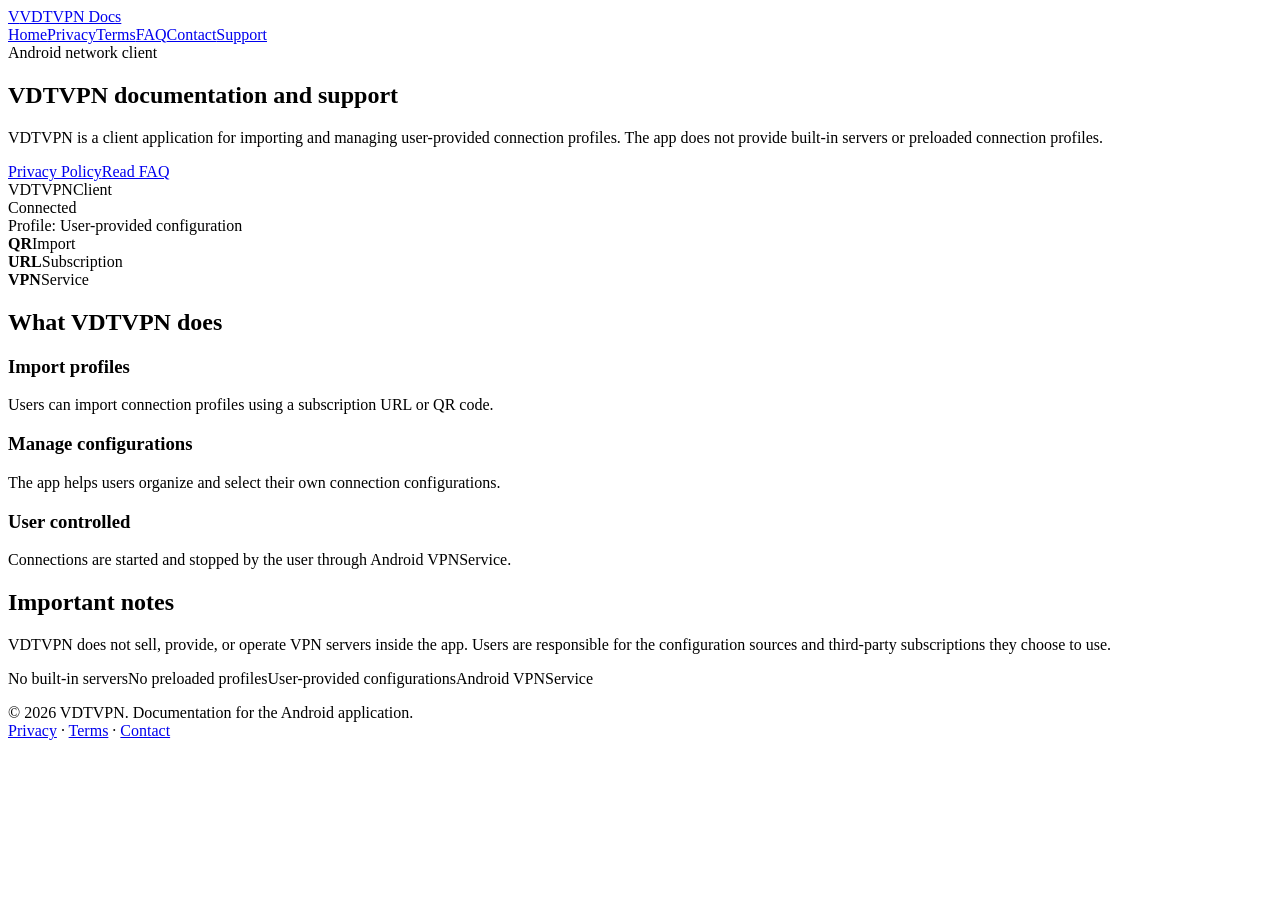
==== index.html @ dc801691 "Add files via upload" ====
<!doctype html><html lang="en"><head><meta charset="utf-8"><meta name="viewport" content="width=device-width, initial-scale=1"><title>VDTVPN Documentation</title><meta name="description" content="Official documentation, privacy policy and support pages for the VDTVPN Android application."><link rel="stylesheet" href="assets/style.css"></head><body><header class="nav"><div class="container nav-inner"><a class="brand" href="index.html"><span class="logo">V</span><span>VDTVPN Docs</span></a><nav class="links"><a href="index.html">Home</a><a href="privacy.html">Privacy</a><a href="terms.html">Terms</a><a href="faq.html">FAQ</a><a href="contact.html">Contact</a><a class="btn" href="contact.html">Support</a></nav></div></header><main><section class="hero"><div class="container hero-grid"><div><div class="eyebrow">Android network client</div><h1>VDTVPN documentation and support</h1><p class="lead">VDTVPN is a client application for importing and managing user-provided connection profiles. The app does not provide built-in servers or preloaded connection profiles.</p><div class="hero-actions"><a class="btn" href="privacy.html">Privacy Policy</a><a class="btn-secondary" href="faq.html">Read FAQ</a></div></div><div class="phone-card"><div class="app-window"><div class="status"><span>VDTVPN</span><span>Client</span></div><div class="big-button">Connected</div><div class="node">Profile: User-provided configuration</div><div class="stats"><div><b>QR</b>Import</div><div><b>URL</b>Subscription</div><div><b>VPN</b>Service</div></div></div></div></div></section><section class="section"><div class="container"><h2>What VDTVPN does</h2><div class="grid3"><div class="card"><h3>Import profiles</h3><p>Users can import connection profiles using a subscription URL or QR code.</p></div><div class="card"><h3>Manage configurations</h3><p>The app helps users organize and select their own connection configurations.</p></div><div class="card"><h3>User controlled</h3><p>Connections are started and stopped by the user through Android VPNService.</p></div></div></div></section><section class="section"><div class="container"><h2>Important notes</h2><div class="card"><p>VDTVPN does not sell, provide, or operate VPN servers inside the app. Users are responsible for the configuration sources and third-party subscriptions they choose to use.</p><p style="margin-top:12px"><span class="badge">No built-in servers</span><span class="badge">No preloaded profiles</span><span class="badge">User-provided configurations</span><span class="badge">Android VPNService</span></p></div></div></section></main><footer class="footer"><div class="container footer-inner"><div>© 2026 VDTVPN. Documentation for the Android application.</div><div><a href="privacy.html">Privacy</a> · <a href="terms.html">Terms</a> · <a href="contact.html">Contact</a></div></div></footer></body></html>
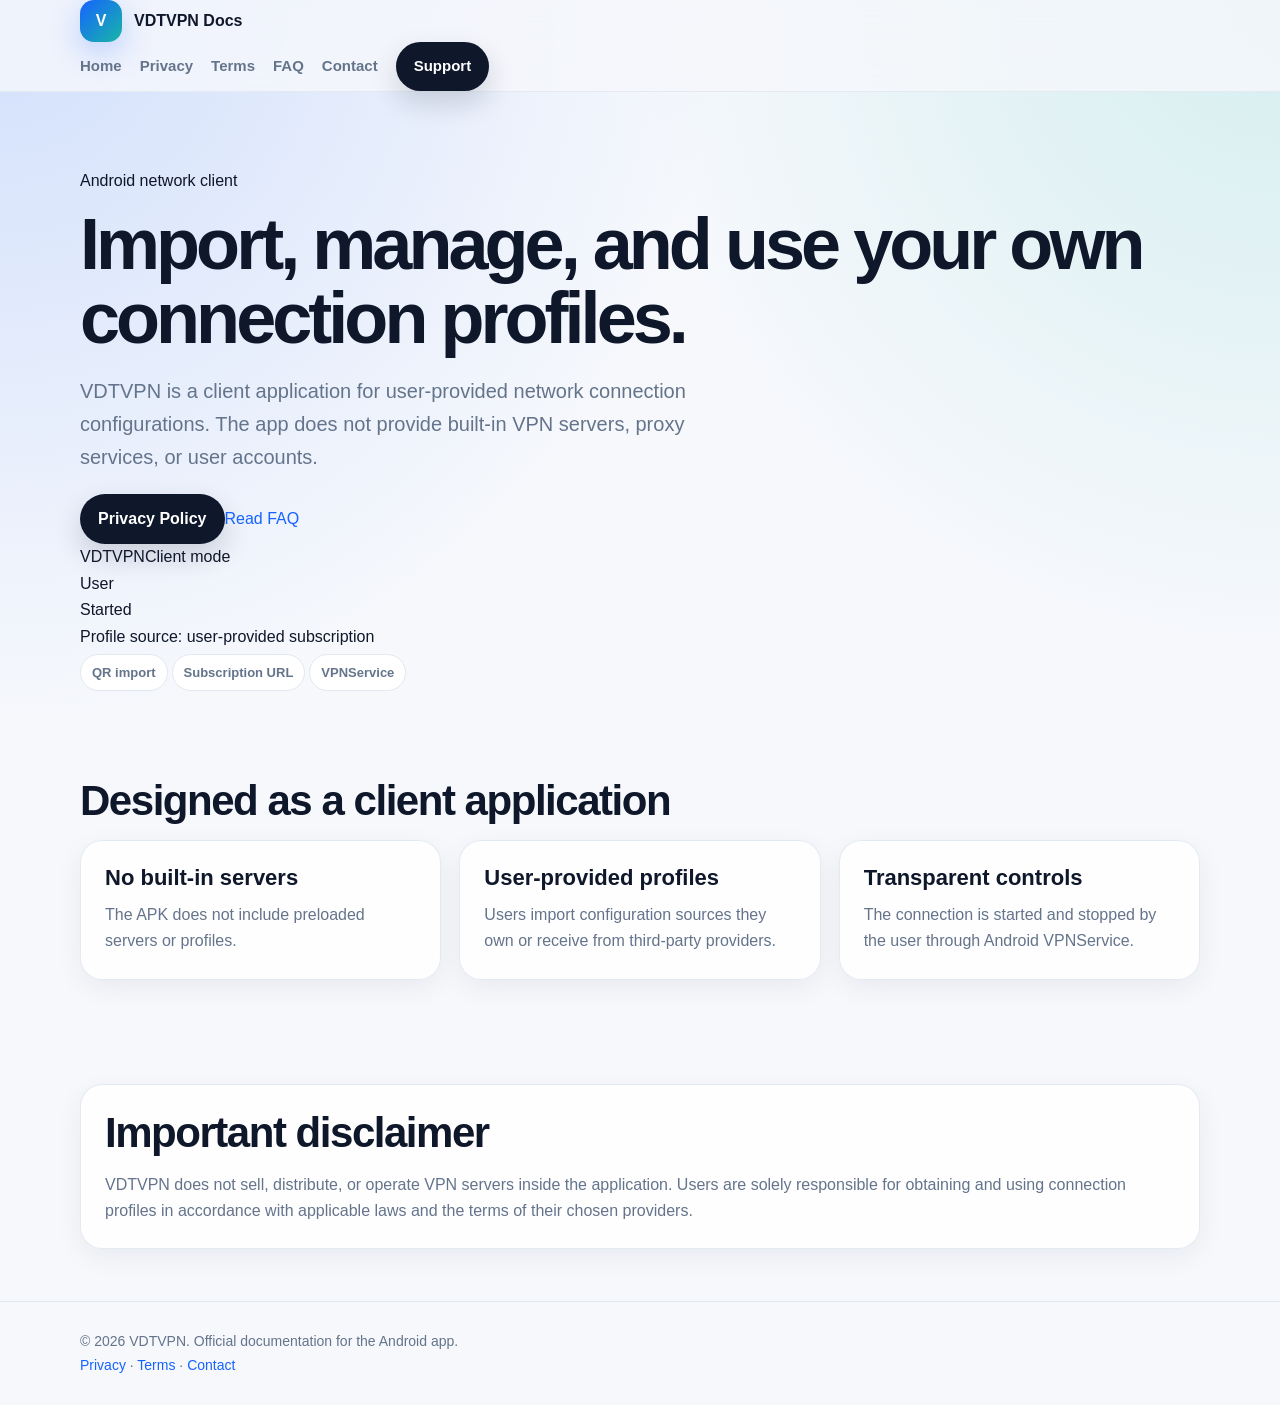
==== commit e30fba85: "Add files via upload" ====
--- a/index.html
+++ b/index.html
@@ -1 +1,12 @@
-<!doctype html><html lang="en"><head><meta charset="utf-8"><meta name="viewport" content="width=device-width, initial-scale=1"><title>VDTVPN Documentation</title><meta name="description" content="Official documentation, privacy policy and support pages for the VDTVPN Android application."><link rel="stylesheet" href="assets/style.css"></head><body><header class="nav"><div class="container nav-inner"><a class="brand" href="index.html"><span class="logo">V</span><span>VDTVPN Docs</span></a><nav class="links"><a href="index.html">Home</a><a href="privacy.html">Privacy</a><a href="terms.html">Terms</a><a href="faq.html">FAQ</a><a href="contact.html">Contact</a><a class="btn" href="contact.html">Support</a></nav></div></header><main><section class="hero"><div class="container hero-grid"><div><div class="eyebrow">Android network client</div><h1>VDTVPN documentation and support</h1><p class="lead">VDTVPN is a client application for importing and managing user-provided connection profiles. The app does not provide built-in servers or preloaded connection profiles.</p><div class="hero-actions"><a class="btn" href="privacy.html">Privacy Policy</a><a class="btn-secondary" href="faq.html">Read FAQ</a></div></div><div class="phone-card"><div class="app-window"><div class="status"><span>VDTVPN</span><span>Client</span></div><div class="big-button">Connected</div><div class="node">Profile: User-provided configuration</div><div class="stats"><div><b>QR</b>Import</div><div><b>URL</b>Subscription</div><div><b>VPN</b>Service</div></div></div></div></div></section><section class="section"><div class="container"><h2>What VDTVPN does</h2><div class="grid3"><div class="card"><h3>Import profiles</h3><p>Users can import connection profiles using a subscription URL or QR code.</p></div><div class="card"><h3>Manage configurations</h3><p>The app helps users organize and select their own connection configurations.</p></div><div class="card"><h3>User controlled</h3><p>Connections are started and stopped by the user through Android VPNService.</p></div></div></div></section><section class="section"><div class="container"><h2>Important notes</h2><div class="card"><p>VDTVPN does not sell, provide, or operate VPN servers inside the app. Users are responsible for the configuration sources and third-party subscriptions they choose to use.</p><p style="margin-top:12px"><span class="badge">No built-in servers</span><span class="badge">No preloaded profiles</span><span class="badge">User-provided configurations</span><span class="badge">Android VPNService</span></p></div></div></section></main><footer class="footer"><div class="container footer-inner"><div>© 2026 VDTVPN. Documentation for the Android application.</div><div><a href="privacy.html">Privacy</a> · <a href="terms.html">Terms</a> · <a href="contact.html">Contact</a></div></div></footer></body></html>+<!doctype html><html lang="en"><head><meta charset="utf-8"><meta name="viewport" content="width=device-width, initial-scale=1">
+<title>VDTVPN Documentation</title><meta name="description" content="Official documentation for the VDTVPN Android network client."><meta name="robots" content="index,follow">
+<meta property="og:title" content="VDTVPN Documentation"><meta property="og:description" content="Official documentation for the VDTVPN Android network client.">
+<link rel="stylesheet" href="assets/style.css"></head><body><header class="nav"><div class="container navin">
+<a class="brand" href="index.html"><span class="logo">V</span><span>VDTVPN Docs</span></a>
+<nav class="links"><a href="index.html">Home</a><a href="privacy.html">Privacy</a><a href="terms.html">Terms</a><a href="faq.html">FAQ</a><a href="contact.html">Contact</a><a class="btn" href="contact.html">Support</a></nav>
+</div></header><main>
+<section class="hero"><div class="container heroGrid"><div><div class="kicker">Android network client</div><h1>Import, manage, and use your own connection profiles.</h1><p class="lead">VDTVPN is a client application for user-provided network connection configurations. The app does not provide built-in VPN servers, proxy services, or user accounts.</p><div class="actions"><a class="btn" href="privacy.html">Privacy Policy</a><a class="btn2" href="faq.html">Read FAQ</a></div></div>
+<div class="mock"><div class="screen"><div class="topline"><span>VDTVPN</span><span>Client mode</span></div><div class="power">User<br>Started</div><div class="row">Profile source: user-provided subscription</div><div class="badges"><span class="badge">QR import</span><span class="badge">Subscription URL</span><span class="badge">VPNService</span></div></div></div></div></section>
+<section class="section"><div class="container"><h2>Designed as a client application</h2><div class="grid3"><div class="card"><h3>No built-in servers</h3><p>The APK does not include preloaded servers or profiles.</p></div><div class="card"><h3>User-provided profiles</h3><p>Users import configuration sources they own or receive from third-party providers.</p></div><div class="card"><h3>Transparent controls</h3><p>The connection is started and stopped by the user through Android VPNService.</p></div></div></div></section>
+<section class="section"><div class="container"><div class="card"><h2>Important disclaimer</h2><p>VDTVPN does not sell, distribute, or operate VPN servers inside the application. Users are solely responsible for obtaining and using connection profiles in accordance with applicable laws and the terms of their chosen providers.</p></div></div></section>
+</main><footer class="footer"><div class="container footin"><div>© 2026 VDTVPN. Official documentation for the Android app.</div><div><a href="privacy.html">Privacy</a> · <a href="terms.html">Terms</a> · <a href="contact.html">Contact</a></div></div></footer></body></html>
--- a/assets/style.css
+++ b/assets/style.css
@@ -0,0 +1,2 @@
+
+:root{--bg:#f6f8fc;--card:#fff;--text:#0f172a;--muted:#64748b;--line:#e2e8f0;--primary:#1663ff;--primary2:#18b6a7;--shadow:0 18px 50px rgba(15,23,42,.10);--radius:22px}*{box-sizing:border-box}html{scroll-behavior:smooth}body{margin:0;font-family:-apple-system,BlinkMacSystemFont,"Segoe UI",Roboto,Inter,Arial,sans-serif;background:radial-gradient(circle at top left,rgba(22,99,255,.16),transparent 38%),radial-gradient(circle at top right,rgba(24,182,167,.15),transparent 34%),var(--bg);color:var(--text);line-height:1.65}a{color:var(--primary);text-decoration:none}a:hover{text-decoration:underline}.container{width:min(1120px,calc(100% - 34px));margin:0 auto}.nav{position:sticky;top:0;z-index:20;backdrop-filter:blur(16px);background:rgba(246,248,252,.78);border-bottom:1px solid rgba(226,232,240,.8)}.nav-inner{display:flex;align-items:center;justify-content:space-between;padding:14px 0}.brand{display:flex;align-items:center;gap:12px;font-weight:850;color:var(--text)}.logo{width:42px;height:42px;border-radius:14px;background:linear-gradient(135deg,var(--primary),var(--primary2));display:grid;place-items:center;color:#fff;font-weight:900;box-shadow:0 10px 30px rgba(22,99,255,.25)}.links{display:flex;gap:18px;align-items:center;font-size:15px}.links a{color:var(--muted);font-weight:650}.btn{display:inline-flex;align-items:center;justify-content:center;gap:8px;padding:12px 18px;border-radius:999px;background:var(--text);color:#fff!important;font-weight:800;box-shadow:0 12px 28px rgba(15,23,42,.16)}.hero{padding:76px 0 34px}.hero-grid{display:grid;grid-template-columns:1.2fr .8fr;gap:34px;align-items:center}.eyebrow{font-size:14px;color:var(--primary);font-weight:900;text-transform:uppercase;letter-spacing:.08em}h1{font-size:clamp(40px,7vw,72px);line-height:1.02;margin:14px 0 20px;letter-spacing:-.055em}h2{font-size:clamp(28px,4vw,42px);line-height:1.12;margin:0 0 16px;letter-spacing:-.035em}h3{font-size:22px;line-height:1.2;margin:0 0 10px}.lead{font-size:20px;color:var(--muted);max-width:680px}.hero-actions{display:flex;gap:12px;flex-wrap:wrap;margin-top:28px}.btn-secondary{display:inline-flex;padding:12px 18px;border-radius:999px;border:1px solid var(--line);background:rgba(255,255,255,.72);color:var(--text);font-weight:800}.phone-card{min-height:420px;border-radius:36px;background:linear-gradient(180deg,#fff,#eef5ff);box-shadow:var(--shadow);border:1px solid rgba(226,232,240,.9);padding:24px;position:relative;overflow:hidden}.app-window{background:#fff;border-radius:26px;padding:22px;box-shadow:0 12px 40px rgba(15,23,42,.12);position:relative}.status{display:flex;justify-content:space-between;align-items:center;margin-bottom:22px;color:var(--muted);font-weight:700}.big-button{margin:22px auto;width:170px;height:170px;border-radius:50%;display:grid;place-items:center;background:linear-gradient(180deg,#23d36b,#09a94d);color:#fff;font-weight:900;font-size:20px;box-shadow:0 16px 35px rgba(9,169,77,.30)}.node{border:1px solid var(--line);border-radius:18px;padding:14px;margin-top:12px;font-weight:850}.stats{display:grid;grid-template-columns:repeat(3,1fr);gap:10px;margin-top:18px;text-align:center;color:var(--muted);font-weight:800}.stats b{display:block;color:#0f172a;font-size:20px}.section{padding:52px 0}.grid3{display:grid;grid-template-columns:repeat(3,1fr);gap:18px}.card{background:rgba(255,255,255,.82);border:1px solid rgba(226,232,240,.9);border-radius:var(--radius);padding:24px;box-shadow:0 8px 28px rgba(15,23,42,.06)}.card p{color:var(--muted);margin:0}.badge{display:inline-flex;border:1px solid var(--line);background:#fff;border-radius:999px;padding:7px 11px;color:var(--muted);font-weight:800;font-size:13px;margin:4px 4px 0 0}.doc-layout{display:grid;grid-template-columns:250px 1fr;gap:28px;padding:42px 0}.sidebar{position:sticky;top:88px;align-self:start;background:rgba(255,255,255,.75);border:1px solid var(--line);border-radius:20px;padding:16px}.sidebar a{display:block;color:var(--muted);font-weight:750;padding:9px 10px;border-radius:12px}.sidebar a:hover{background:#eef5ff;text-decoration:none;color:var(--primary)}.doc{background:rgba(255,255,255,.86);border:1px solid var(--line);border-radius:26px;padding:34px;box-shadow:var(--shadow)}.doc h1{font-size:42px;margin-top:0}.doc h2{font-size:28px;margin-top:34px}.doc p,.doc li{color:#334155}.doc ul{padding-left:22px}.footer{border-top:1px solid var(--line);padding:28px 0;color:var(--muted);font-size:14px}.footer-inner{display:flex;justify-content:space-between;gap:16px;flex-wrap:wrap}@media(max-width:820px){.links{display:none}.hero-grid,.grid3,.doc-layout{grid-template-columns:1fr}.hero{padding:48px 0 22px}.phone-card{min-height:auto}.sidebar{position:relative;top:auto}.doc{padding:24px}.stats{grid-template-columns:1fr}}
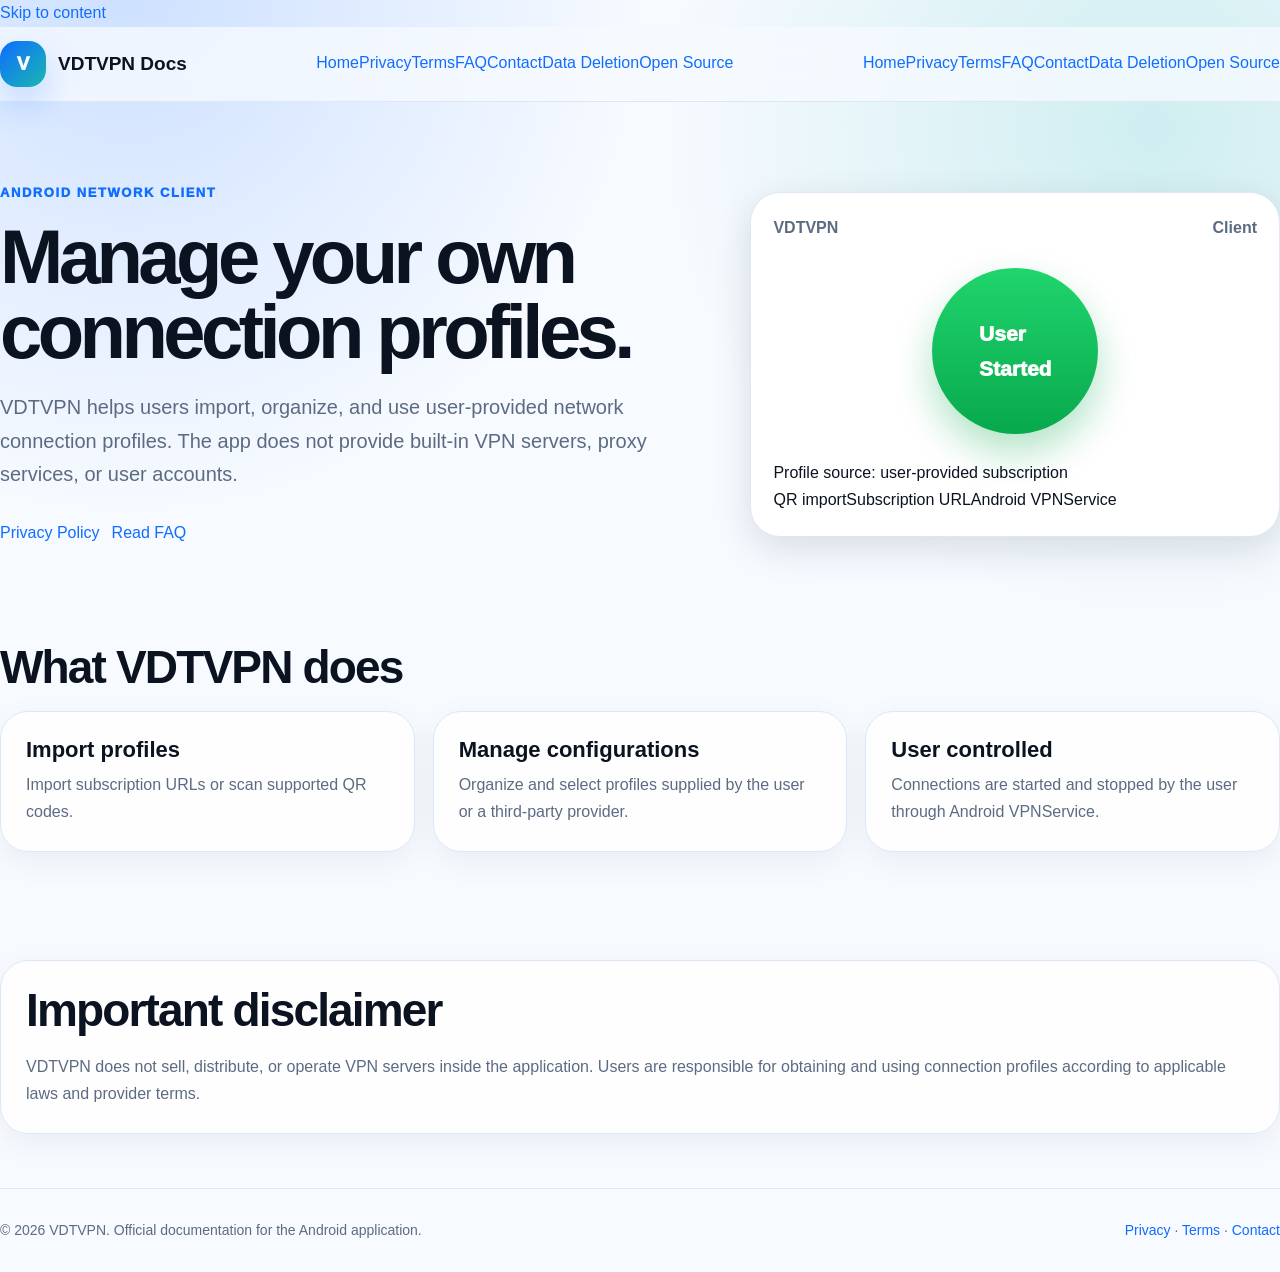
==== commit 08991f33: "Add files via upload" ====
--- a/index.html
+++ b/index.html
@@ -1,12 +1 @@
-<!doctype html><html lang="en"><head><meta charset="utf-8"><meta name="viewport" content="width=device-width, initial-scale=1">
-<title>VDTVPN Documentation</title><meta name="description" content="Official documentation for the VDTVPN Android network client."><meta name="robots" content="index,follow">
-<meta property="og:title" content="VDTVPN Documentation"><meta property="og:description" content="Official documentation for the VDTVPN Android network client.">
-<link rel="stylesheet" href="assets/style.css"></head><body><header class="nav"><div class="container navin">
-<a class="brand" href="index.html"><span class="logo">V</span><span>VDTVPN Docs</span></a>
-<nav class="links"><a href="index.html">Home</a><a href="privacy.html">Privacy</a><a href="terms.html">Terms</a><a href="faq.html">FAQ</a><a href="contact.html">Contact</a><a class="btn" href="contact.html">Support</a></nav>
-</div></header><main>
-<section class="hero"><div class="container heroGrid"><div><div class="kicker">Android network client</div><h1>Import, manage, and use your own connection profiles.</h1><p class="lead">VDTVPN is a client application for user-provided network connection configurations. The app does not provide built-in VPN servers, proxy services, or user accounts.</p><div class="actions"><a class="btn" href="privacy.html">Privacy Policy</a><a class="btn2" href="faq.html">Read FAQ</a></div></div>
-<div class="mock"><div class="screen"><div class="topline"><span>VDTVPN</span><span>Client mode</span></div><div class="power">User<br>Started</div><div class="row">Profile source: user-provided subscription</div><div class="badges"><span class="badge">QR import</span><span class="badge">Subscription URL</span><span class="badge">VPNService</span></div></div></div></div></section>
-<section class="section"><div class="container"><h2>Designed as a client application</h2><div class="grid3"><div class="card"><h3>No built-in servers</h3><p>The APK does not include preloaded servers or profiles.</p></div><div class="card"><h3>User-provided profiles</h3><p>Users import configuration sources they own or receive from third-party providers.</p></div><div class="card"><h3>Transparent controls</h3><p>The connection is started and stopped by the user through Android VPNService.</p></div></div></div></section>
-<section class="section"><div class="container"><div class="card"><h2>Important disclaimer</h2><p>VDTVPN does not sell, distribute, or operate VPN servers inside the application. Users are solely responsible for obtaining and using connection profiles in accordance with applicable laws and the terms of their chosen providers.</p></div></div></section>
-</main><footer class="footer"><div class="container footin"><div>© 2026 VDTVPN. Official documentation for the Android app.</div><div><a href="privacy.html">Privacy</a> · <a href="terms.html">Terms</a> · <a href="contact.html">Contact</a></div></div></footer></body></html>+<!doctype html><html lang="en"><head><meta charset="utf-8"><meta name="viewport" content="width=device-width,initial-scale=1"><title>VDTVPN Documentation</title><meta name="description" content="Official documentation for VDTVPN, an Android network client for user-provided connection profiles."><meta name="robots" content="index,follow"><meta property="og:title" content="VDTVPN Documentation"><meta property="og:description" content="Official documentation for VDTVPN, an Android network client for user-provided connection profiles."><meta name="theme-color" content="#1268ff"><link rel="stylesheet" href="assets/style.css"></head><body><a class="skip" href="#main">Skip to content</a><header class="nav"><div class="wrap navin"><a class="brand" href="index.html"><span class="logo">V</span><span>VDTVPN Docs</span></a><nav class="menu"><a href="index.html">Home</a><a href="privacy.html">Privacy</a><a href="terms.html">Terms</a><a href="faq.html">FAQ</a><a href="contact.html">Contact</a><a href="data-deletion.html">Data Deletion</a><a href="open-source.html">Open Source</a></nav><nav class="mobileMenu"><a href="index.html">Home</a><a href="privacy.html">Privacy</a><a href="terms.html">Terms</a><a href="faq.html">FAQ</a><a href="contact.html">Contact</a><a href="data-deletion.html">Data Deletion</a><a href="open-source.html">Open Source</a></nav></div></header><main id="main"><section class="hero"><div class="wrap heroGrid"><div><div class="kicker">Android network client</div><h1>Manage your own connection profiles.</h1><p class="lead">VDTVPN helps users import, organize, and use user-provided network connection profiles. The app does not provide built-in VPN servers, proxy services, or user accounts.</p><div class="actions"><a class="button" href="privacy.html">Privacy Policy</a><a class="button2" href="faq.html">Read FAQ</a></div></div><div class="demo"><div class="screen"><div class="topline"><span>VDTVPN</span><span>Client</span></div><div class="power">User<br>Started</div><div class="profile">Profile source: user-provided subscription</div><div class="chips"><span class="chip">QR import</span><span class="chip">Subscription URL</span><span class="chip">Android VPNService</span></div></div></div></div></section><section class="section"><div class="wrap"><h2>What VDTVPN does</h2><div class="grid3"><div class="card"><h3>Import profiles</h3><p>Import subscription URLs or scan supported QR codes.</p></div><div class="card"><h3>Manage configurations</h3><p>Organize and select profiles supplied by the user or a third-party provider.</p></div><div class="card"><h3>User controlled</h3><p>Connections are started and stopped by the user through Android VPNService.</p></div></div></div></section><section class="section"><div class="wrap"><div class="card"><h2>Important disclaimer</h2><p>VDTVPN does not sell, distribute, or operate VPN servers inside the application. Users are responsible for obtaining and using connection profiles according to applicable laws and provider terms.</p></div></div></section></main><footer class="footer"><div class="wrap footin"><div>© 2026 VDTVPN. Official documentation for the Android application.</div><div><a href="privacy.html">Privacy</a> · <a href="terms.html">Terms</a> · <a href="contact.html">Contact</a></div></div></footer></body></html>
--- a/assets/style.css
+++ b/assets/style.css
@@ -1,2 +1,45 @@
 
-:root{--bg:#f6f8fc;--card:#fff;--text:#0f172a;--muted:#64748b;--line:#e2e8f0;--primary:#1663ff;--primary2:#18b6a7;--shadow:0 18px 50px rgba(15,23,42,.10);--radius:22px}*{box-sizing:border-box}html{scroll-behavior:smooth}body{margin:0;font-family:-apple-system,BlinkMacSystemFont,"Segoe UI",Roboto,Inter,Arial,sans-serif;background:radial-gradient(circle at top left,rgba(22,99,255,.16),transparent 38%),radial-gradient(circle at top right,rgba(24,182,167,.15),transparent 34%),var(--bg);color:var(--text);line-height:1.65}a{color:var(--primary);text-decoration:none}a:hover{text-decoration:underline}.container{width:min(1120px,calc(100% - 34px));margin:0 auto}.nav{position:sticky;top:0;z-index:20;backdrop-filter:blur(16px);background:rgba(246,248,252,.78);border-bottom:1px solid rgba(226,232,240,.8)}.nav-inner{display:flex;align-items:center;justify-content:space-between;padding:14px 0}.brand{display:flex;align-items:center;gap:12px;font-weight:850;color:var(--text)}.logo{width:42px;height:42px;border-radius:14px;background:linear-gradient(135deg,var(--primary),var(--primary2));display:grid;place-items:center;color:#fff;font-weight:900;box-shadow:0 10px 30px rgba(22,99,255,.25)}.links{display:flex;gap:18px;align-items:center;font-size:15px}.links a{color:var(--muted);font-weight:650}.btn{display:inline-flex;align-items:center;justify-content:center;gap:8px;padding:12px 18px;border-radius:999px;background:var(--text);color:#fff!important;font-weight:800;box-shadow:0 12px 28px rgba(15,23,42,.16)}.hero{padding:76px 0 34px}.hero-grid{display:grid;grid-template-columns:1.2fr .8fr;gap:34px;align-items:center}.eyebrow{font-size:14px;color:var(--primary);font-weight:900;text-transform:uppercase;letter-spacing:.08em}h1{font-size:clamp(40px,7vw,72px);line-height:1.02;margin:14px 0 20px;letter-spacing:-.055em}h2{font-size:clamp(28px,4vw,42px);line-height:1.12;margin:0 0 16px;letter-spacing:-.035em}h3{font-size:22px;line-height:1.2;margin:0 0 10px}.lead{font-size:20px;color:var(--muted);max-width:680px}.hero-actions{display:flex;gap:12px;flex-wrap:wrap;margin-top:28px}.btn-secondary{display:inline-flex;padding:12px 18px;border-radius:999px;border:1px solid var(--line);background:rgba(255,255,255,.72);color:var(--text);font-weight:800}.phone-card{min-height:420px;border-radius:36px;background:linear-gradient(180deg,#fff,#eef5ff);box-shadow:var(--shadow);border:1px solid rgba(226,232,240,.9);padding:24px;position:relative;overflow:hidden}.app-window{background:#fff;border-radius:26px;padding:22px;box-shadow:0 12px 40px rgba(15,23,42,.12);position:relative}.status{display:flex;justify-content:space-between;align-items:center;margin-bottom:22px;color:var(--muted);font-weight:700}.big-button{margin:22px auto;width:170px;height:170px;border-radius:50%;display:grid;place-items:center;background:linear-gradient(180deg,#23d36b,#09a94d);color:#fff;font-weight:900;font-size:20px;box-shadow:0 16px 35px rgba(9,169,77,.30)}.node{border:1px solid var(--line);border-radius:18px;padding:14px;margin-top:12px;font-weight:850}.stats{display:grid;grid-template-columns:repeat(3,1fr);gap:10px;margin-top:18px;text-align:center;color:var(--muted);font-weight:800}.stats b{display:block;color:#0f172a;font-size:20px}.section{padding:52px 0}.grid3{display:grid;grid-template-columns:repeat(3,1fr);gap:18px}.card{background:rgba(255,255,255,.82);border:1px solid rgba(226,232,240,.9);border-radius:var(--radius);padding:24px;box-shadow:0 8px 28px rgba(15,23,42,.06)}.card p{color:var(--muted);margin:0}.badge{display:inline-flex;border:1px solid var(--line);background:#fff;border-radius:999px;padding:7px 11px;color:var(--muted);font-weight:800;font-size:13px;margin:4px 4px 0 0}.doc-layout{display:grid;grid-template-columns:250px 1fr;gap:28px;padding:42px 0}.sidebar{position:sticky;top:88px;align-self:start;background:rgba(255,255,255,.75);border:1px solid var(--line);border-radius:20px;padding:16px}.sidebar a{display:block;color:var(--muted);font-weight:750;padding:9px 10px;border-radius:12px}.sidebar a:hover{background:#eef5ff;text-decoration:none;color:var(--primary)}.doc{background:rgba(255,255,255,.86);border:1px solid var(--line);border-radius:26px;padding:34px;box-shadow:var(--shadow)}.doc h1{font-size:42px;margin-top:0}.doc h2{font-size:28px;margin-top:34px}.doc p,.doc li{color:#334155}.doc ul{padding-left:22px}.footer{border-top:1px solid var(--line);padding:28px 0;color:var(--muted);font-size:14px}.footer-inner{display:flex;justify-content:space-between;gap:16px;flex-wrap:wrap}@media(max-width:820px){.links{display:none}.hero-grid,.grid3,.doc-layout{grid-template-columns:1fr}.hero{padding:48px 0 22px}.phone-card{min-height:auto}.sidebar{position:relative;top:auto}.doc{padding:24px}.stats{grid-template-columns:1fr}}
+:root{
+  --bg:#f7faff; --surface:#ffffff; --surface2:#eef6ff; --text:#0b1220; --muted:#5d6b82;
+  --line:#dce8f5; --primary:#0f6dff; --accent:#19b7b0; --danger:#ef4444;
+  --shadow:0 20px 60px rgba(11,18,32,.10); --radius:28px;
+}
+@media (prefers-color-scheme: dark){
+  :root{--bg:#070b12;--surface:#101724;--surface2:#0b1220;--text:#f8fafc;--muted:#a8b3c7;--line:#243044;--shadow:0 20px 60px rgba(0,0,0,.30)}
+}
+*{box-sizing:border-box}
+body{
+  margin:0;font-family:-apple-system,BlinkMacSystemFont,"Segoe UI",Roboto,Inter,Arial,sans-serif;
+  color:var(--text);background:
+  radial-gradient(circle at 10% 0%, rgba(15,109,255,.18), transparent 30%),
+  radial-gradient(circle at 90% 10%, rgba(25,183,176,.18), transparent 30%),var(--bg);
+  line-height:1.68;
+}
+a{color:var(--primary);text-decoration:none} a:hover{text-decoration:underline}
+.container{width:min(1120px,calc(100% - 34px));margin:0 auto}
+.nav{position:sticky;top:0;z-index:50;backdrop-filter:blur(18px);background:color-mix(in srgb,var(--bg) 78%,transparent);border-bottom:1px solid var(--line)}
+.navin{display:flex;align-items:center;justify-content:space-between;padding:14px 0}
+.brand{display:flex;gap:12px;align-items:center;font-weight:900;color:var(--text);font-size:19px}
+.logo{width:46px;height:46px;border-radius:17px;background:linear-gradient(135deg,var(--primary),var(--accent));display:grid;place-items:center;color:white;font-weight:950;box-shadow:0 15px 35px rgba(15,109,255,.23)}
+.links{display:flex;align-items:center;gap:18px}.links a{font-weight:760;color:var(--muted);font-size:15px}
+.btn{display:inline-flex;align-items:center;justify-content:center;padding:12px 18px;border-radius:999px;background:var(--text);color:var(--bg)!important;font-weight:900;box-shadow:0 12px 30px rgba(11,18,32,.15)}
+.btn2{display:inline-flex;align-items:center;justify-content:center;padding:12px 18px;border-radius:999px;background:var(--surface);color:var(--text);font-weight:900;border:1px solid var(--line)}
+.hero{padding:80px 0 42px}.heroGrid{display:grid;grid-template-columns:1.15fr .85fr;gap:34px;align-items:center}
+.kicker{font-size:13px;text-transform:uppercase;letter-spacing:.12em;color:var(--primary);font-weight:950}
+h1{font-size:clamp(42px,7vw,76px);line-height:.99;letter-spacing:-.06em;margin:15px 0 22px}
+h2{font-size:clamp(30px,4vw,46px);line-height:1.08;letter-spacing:-.04em;margin:0 0 18px}
+h3{font-size:22px;margin:0 0 10px;line-height:1.18}.lead{font-size:20px;color:var(--muted);max-width:720px}
+.actions{display:flex;gap:12px;flex-wrap:wrap;margin-top:28px}
+.mock{border:1px solid var(--line);border-radius:40px;background:linear-gradient(180deg,var(--surface),var(--surface2));padding:26px;box-shadow:var(--shadow);overflow:hidden;position:relative}
+.mock:before{content:"";position:absolute;right:-80px;bottom:-80px;width:230px;height:230px;background:linear-gradient(135deg,var(--primary),var(--accent));border-radius:50%;opacity:.15}
+.screen{position:relative;background:var(--surface);border:1px solid var(--line);border-radius:30px;padding:22px;box-shadow:0 12px 38px rgba(11,18,32,.12)}
+.topline{display:flex;justify-content:space-between;color:var(--muted);font-weight:800}.power{width:166px;height:166px;border-radius:50%;display:grid;place-items:center;margin:26px auto;background:linear-gradient(180deg,#20d56d,#08a84d);color:#fff;font-size:21px;font-weight:950;box-shadow:0 18px 38px rgba(8,168,77,.32)}
+.row{padding:14px;border:1px solid var(--line);border-radius:18px;margin:10px 0;font-weight:850;color:var(--text)}
+.badges{display:flex;gap:8px;flex-wrap:wrap}.badge{border:1px solid var(--line);background:var(--surface);color:var(--muted);font-weight:850;border-radius:999px;padding:7px 11px;font-size:13px}
+.section{padding:54px 0}.grid3{display:grid;grid-template-columns:repeat(3,1fr);gap:18px}.card{background:color-mix(in srgb,var(--surface) 88%,transparent);border:1px solid var(--line);border-radius:var(--radius);padding:25px;box-shadow:0 9px 32px rgba(11,18,32,.06)}.card p{color:var(--muted);margin:0}
+.docwrap{display:grid;grid-template-columns:248px 1fr;gap:28px;padding:44px 0}.side{position:sticky;top:86px;align-self:start;border:1px solid var(--line);background:color-mix(in srgb,var(--surface) 86%,transparent);border-radius:24px;padding:16px;box-shadow:0 8px 28px rgba(11,18,32,.06)}
+.side a{display:block;color:var(--muted);font-weight:850;padding:10px 12px;border-radius:14px}.side a:hover{background:var(--surface2);color:var(--primary);text-decoration:none}
+.doc{background:color-mix(in srgb,var(--surface) 90%,transparent);border:1px solid var(--line);border-radius:30px;padding:38px;box-shadow:var(--shadow)}.doc h1{font-size:48px;margin-top:0}.doc h2{font-size:30px;margin-top:38px}.doc p,.doc li{color:var(--muted)}.doc strong{color:var(--text)}.doc ul{padding-left:24px}
+.notice{padding:18px;border-radius:20px;background:var(--surface2);border:1px solid var(--line);color:var(--muted);font-weight:700}
+.footer{border-top:1px solid var(--line);padding:30px 0;color:var(--muted);font-size:14px}.footin{display:flex;justify-content:space-between;gap:14px;flex-wrap:wrap}
+@media(max-width:860px){.links{display:none}.heroGrid,.grid3,.docwrap{grid-template-columns:1fr}.hero{padding:48px 0 26px}.doc{padding:24px}.doc h1{font-size:40px}.side{position:relative;top:auto}}
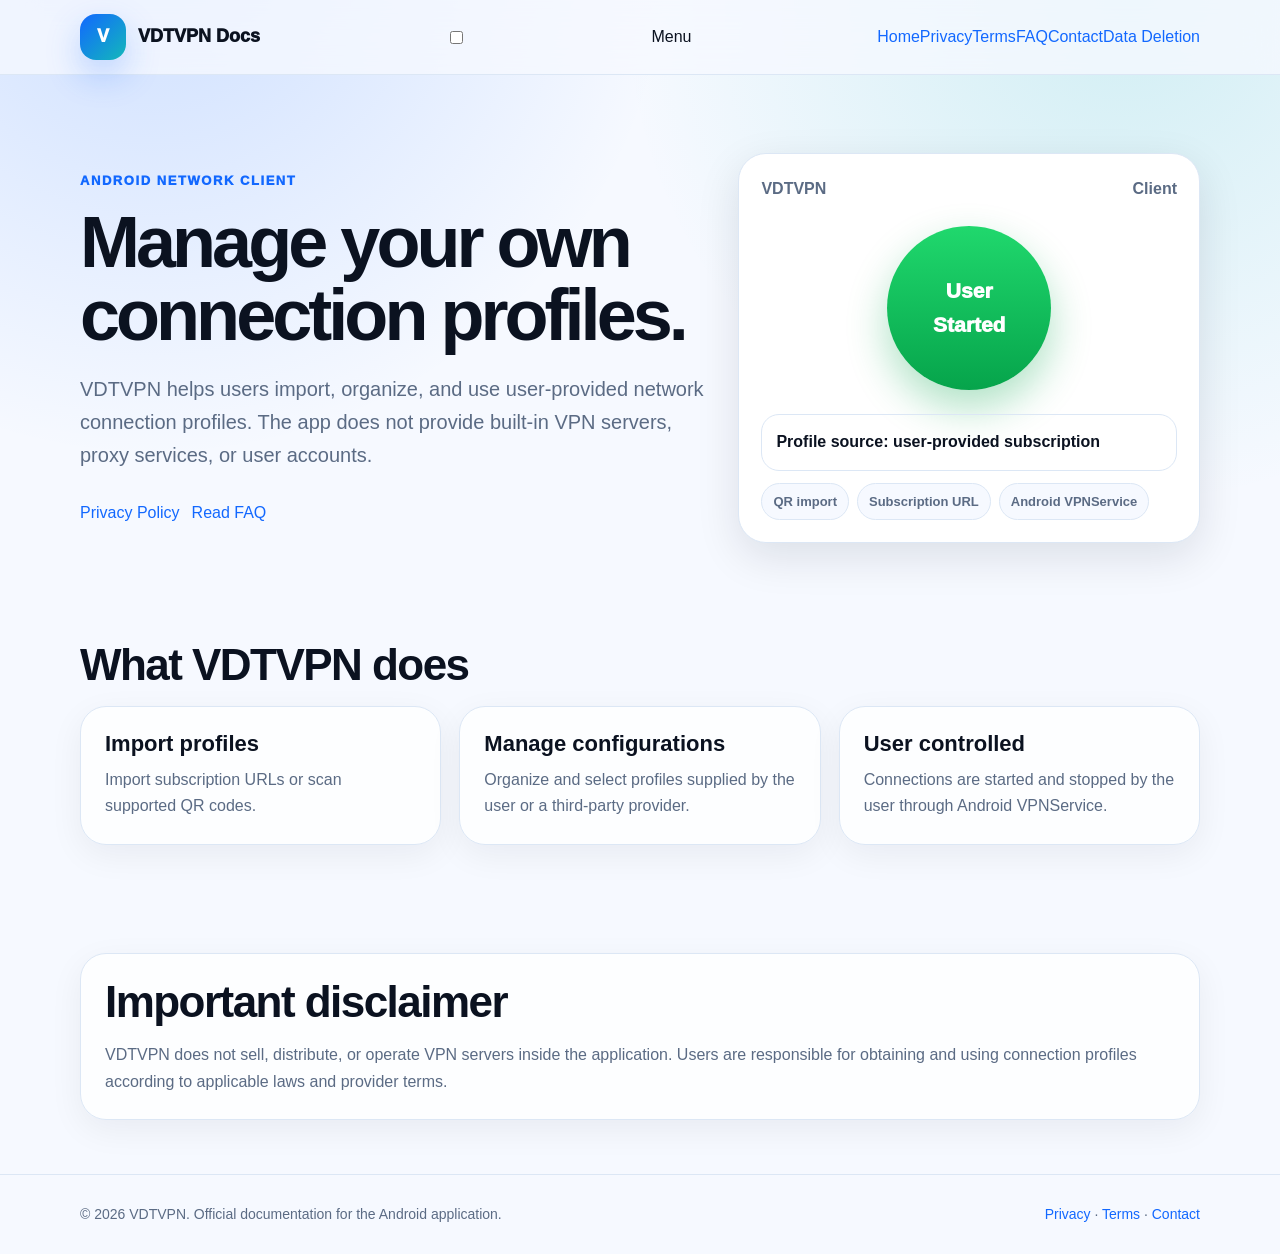
==== commit 0654c7e7: "Add files via upload" ====
--- a/index.html
+++ b/index.html
@@ -1 +1 @@
-<!doctype html><html lang="en"><head><meta charset="utf-8"><meta name="viewport" content="width=device-width,initial-scale=1"><title>VDTVPN Documentation</title><meta name="description" content="Official documentation for VDTVPN, an Android network client for user-provided connection profiles."><meta name="robots" content="index,follow"><meta property="og:title" content="VDTVPN Documentation"><meta property="og:description" content="Official documentation for VDTVPN, an Android network client for user-provided connection profiles."><meta name="theme-color" content="#1268ff"><link rel="stylesheet" href="assets/style.css"></head><body><a class="skip" href="#main">Skip to content</a><header class="nav"><div class="wrap navin"><a class="brand" href="index.html"><span class="logo">V</span><span>VDTVPN Docs</span></a><nav class="menu"><a href="index.html">Home</a><a href="privacy.html">Privacy</a><a href="terms.html">Terms</a><a href="faq.html">FAQ</a><a href="contact.html">Contact</a><a href="data-deletion.html">Data Deletion</a><a href="open-source.html">Open Source</a></nav><nav class="mobileMenu"><a href="index.html">Home</a><a href="privacy.html">Privacy</a><a href="terms.html">Terms</a><a href="faq.html">FAQ</a><a href="contact.html">Contact</a><a href="data-deletion.html">Data Deletion</a><a href="open-source.html">Open Source</a></nav></div></header><main id="main"><section class="hero"><div class="wrap heroGrid"><div><div class="kicker">Android network client</div><h1>Manage your own connection profiles.</h1><p class="lead">VDTVPN helps users import, organize, and use user-provided network connection profiles. The app does not provide built-in VPN servers, proxy services, or user accounts.</p><div class="actions"><a class="button" href="privacy.html">Privacy Policy</a><a class="button2" href="faq.html">Read FAQ</a></div></div><div class="demo"><div class="screen"><div class="topline"><span>VDTVPN</span><span>Client</span></div><div class="power">User<br>Started</div><div class="profile">Profile source: user-provided subscription</div><div class="chips"><span class="chip">QR import</span><span class="chip">Subscription URL</span><span class="chip">Android VPNService</span></div></div></div></div></section><section class="section"><div class="wrap"><h2>What VDTVPN does</h2><div class="grid3"><div class="card"><h3>Import profiles</h3><p>Import subscription URLs or scan supported QR codes.</p></div><div class="card"><h3>Manage configurations</h3><p>Organize and select profiles supplied by the user or a third-party provider.</p></div><div class="card"><h3>User controlled</h3><p>Connections are started and stopped by the user through Android VPNService.</p></div></div></div></section><section class="section"><div class="wrap"><div class="card"><h2>Important disclaimer</h2><p>VDTVPN does not sell, distribute, or operate VPN servers inside the application. Users are responsible for obtaining and using connection profiles according to applicable laws and provider terms.</p></div></div></section></main><footer class="footer"><div class="wrap footin"><div>© 2026 VDTVPN. Official documentation for the Android application.</div><div><a href="privacy.html">Privacy</a> · <a href="terms.html">Terms</a> · <a href="contact.html">Contact</a></div></div></footer></body></html>+<!doctype html><html lang="en"><head><meta charset="utf-8"><meta name="viewport" content="width=device-width,initial-scale=1"><title>VDTVPN Documentation</title><meta name="description" content="Official documentation for VDTVPN, an Android network client for user-provided connection profiles."><meta name="robots" content="index,follow"><meta property="og:title" content="VDTVPN Documentation"><meta property="og:description" content="Official documentation for VDTVPN, an Android network client for user-provided connection profiles."><meta name="theme-color" content="#126bff"><link rel="stylesheet" href="assets/style.css"></head><body><header class="nav"><div class="wrap navin"><a class="brand" href="index.html"><span class="logo">V</span><span>VDTVPN Docs</span></a><input id="menuToggle" class="menuToggle" type="checkbox"><label class="menuButton" for="menuToggle">Menu</label><nav class="links"><a href="index.html">Home</a><a href="privacy.html">Privacy</a><a href="terms.html">Terms</a><a href="faq.html">FAQ</a><a href="contact.html">Contact</a><a href="data-deletion.html">Data Deletion</a></nav></div></header><main><section class="hero"><div class="wrap heroGrid"><div><div class="kicker">Android network client</div><h1>Manage your own connection profiles.</h1><p class="lead">VDTVPN helps users import, organize, and use user-provided network connection profiles. The app does not provide built-in VPN servers, proxy services, or user accounts.</p><div class="actions"><a class="btn" href="privacy.html">Privacy Policy</a><a class="btn2" href="faq.html">Read FAQ</a></div></div><div class="device"><div class="screen"><div class="topline"><span>VDTVPN</span><span>Client</span></div><div class="power">User<br>Started</div><div class="profile">Profile source: user-provided subscription</div><div class="chips"><span class="chip">QR import</span><span class="chip">Subscription URL</span><span class="chip">Android VPNService</span></div></div></div></div></section><section class="section"><div class="wrap"><h2>What VDTVPN does</h2><div class="grid3"><div class="card"><h3>Import profiles</h3><p>Import subscription URLs or scan supported QR codes.</p></div><div class="card"><h3>Manage configurations</h3><p>Organize and select profiles supplied by the user or a third-party provider.</p></div><div class="card"><h3>User controlled</h3><p>Connections are started and stopped by the user through Android VPNService.</p></div></div></div></section><section class="section"><div class="wrap"><div class="card"><h2>Important disclaimer</h2><p>VDTVPN does not sell, distribute, or operate VPN servers inside the application. Users are responsible for obtaining and using connection profiles according to applicable laws and provider terms.</p></div></div></section></main><footer class="footer"><div class="wrap footin"><div>© 2026 VDTVPN. Official documentation for the Android application.</div><div><a href="privacy.html">Privacy</a> · <a href="terms.html">Terms</a> · <a href="contact.html">Contact</a></div></div></footer></body></html>
--- a/assets/style.css
+++ b/assets/style.css
@@ -1,45 +1,49 @@
 
 :root{
-  --bg:#f7faff; --surface:#ffffff; --surface2:#eef6ff; --text:#0b1220; --muted:#5d6b82;
-  --line:#dce8f5; --primary:#0f6dff; --accent:#19b7b0; --danger:#ef4444;
-  --shadow:0 20px 60px rgba(11,18,32,.10); --radius:28px;
+  --bg:#f6f9ff;--card:#ffffff;--text:#0b1220;--muted:#5b6b84;--line:#dce7f5;
+  --primary:#1268ff;--cyan:#13b8ba;--green:#10b85c;--shadow:0 20px 70px rgba(11,18,32,.10);
+  --radius:26px;--max:1120px;
 }
 @media (prefers-color-scheme: dark){
-  :root{--bg:#070b12;--surface:#101724;--surface2:#0b1220;--text:#f8fafc;--muted:#a8b3c7;--line:#243044;--shadow:0 20px 60px rgba(0,0,0,.30)}
+  :root{--bg:#070b12;--card:#101827;--text:#f8fafc;--muted:#a5b1c5;--line:#253449;--shadow:0 20px 70px rgba(0,0,0,.35)}
 }
 *{box-sizing:border-box}
+html{scroll-behavior:smooth}
 body{
   margin:0;font-family:-apple-system,BlinkMacSystemFont,"Segoe UI",Roboto,Inter,Arial,sans-serif;
-  color:var(--text);background:
-  radial-gradient(circle at 10% 0%, rgba(15,109,255,.18), transparent 30%),
-  radial-gradient(circle at 90% 10%, rgba(25,183,176,.18), transparent 30%),var(--bg);
-  line-height:1.68;
+  background:radial-gradient(circle at 12% -5%, rgba(18,104,255,.18), transparent 30%),
+             radial-gradient(circle at 88% 0%, rgba(19,184,186,.16), transparent 30%),var(--bg);
+  color:var(--text);line-height:1.65;
 }
 a{color:var(--primary);text-decoration:none} a:hover{text-decoration:underline}
-.container{width:min(1120px,calc(100% - 34px));margin:0 auto}
-.nav{position:sticky;top:0;z-index:50;backdrop-filter:blur(18px);background:color-mix(in srgb,var(--bg) 78%,transparent);border-bottom:1px solid var(--line)}
-.navin{display:flex;align-items:center;justify-content:space-between;padding:14px 0}
-.brand{display:flex;gap:12px;align-items:center;font-weight:900;color:var(--text);font-size:19px}
-.logo{width:46px;height:46px;border-radius:17px;background:linear-gradient(135deg,var(--primary),var(--accent));display:grid;place-items:center;color:white;font-weight:950;box-shadow:0 15px 35px rgba(15,109,255,.23)}
-.links{display:flex;align-items:center;gap:18px}.links a{font-weight:760;color:var(--muted);font-size:15px}
-.btn{display:inline-flex;align-items:center;justify-content:center;padding:12px 18px;border-radius:999px;background:var(--text);color:var(--bg)!important;font-weight:900;box-shadow:0 12px 30px rgba(11,18,32,.15)}
-.btn2{display:inline-flex;align-items:center;justify-content:center;padding:12px 18px;border-radius:999px;background:var(--surface);color:var(--text);font-weight:900;border:1px solid var(--line)}
-.hero{padding:80px 0 42px}.heroGrid{display:grid;grid-template-columns:1.15fr .85fr;gap:34px;align-items:center}
-.kicker{font-size:13px;text-transform:uppercase;letter-spacing:.12em;color:var(--primary);font-weight:950}
-h1{font-size:clamp(42px,7vw,76px);line-height:.99;letter-spacing:-.06em;margin:15px 0 22px}
-h2{font-size:clamp(30px,4vw,46px);line-height:1.08;letter-spacing:-.04em;margin:0 0 18px}
-h3{font-size:22px;margin:0 0 10px;line-height:1.18}.lead{font-size:20px;color:var(--muted);max-width:720px}
+.wrap{width:min(var(--max),calc(100% - 34px));margin:auto}
+.skip{position:absolute;left:-999px}.skip:focus{left:12px;top:12px;z-index:99;background:var(--card);padding:10px;border-radius:10px}
+.nav{position:sticky;top:0;z-index:50;background:rgba(246,249,255,.78);backdrop-filter:blur(18px);border-bottom:1px solid var(--line)}
+@media (prefers-color-scheme: dark){.nav{background:rgba(7,11,18,.78)}}
+.navin{display:flex;align-items:center;justify-content:space-between;padding:14px 0;gap:14px}
+.brand{display:flex;align-items:center;gap:12px;color:var(--text);font-weight:950;font-size:18px}
+.logo{width:46px;height:46px;border-radius:16px;background:linear-gradient(135deg,var(--primary),var(--cyan));display:grid;place-items:center;color:white;font-weight:950;box-shadow:0 14px 34px rgba(18,104,255,.25)}
+.menu{display:flex;gap:18px;align-items:center}.menu a{color:var(--muted);font-weight:800;font-size:15px}
+.button{display:inline-flex;align-items:center;justify-content:center;padding:12px 18px;border-radius:999px;background:var(--text);color:var(--bg)!important;font-weight:950;box-shadow:0 12px 30px rgba(11,18,32,.14)}
+.button2{display:inline-flex;align-items:center;justify-content:center;padding:12px 18px;border-radius:999px;background:var(--card);border:1px solid var(--line);color:var(--text);font-weight:950}
+.mobileMenu{display:none}
+.hero{padding:78px 0 44px}.heroGrid{display:grid;grid-template-columns:1.15fr .85fr;gap:34px;align-items:center}
+.kicker{color:var(--primary);font-size:13px;text-transform:uppercase;letter-spacing:.12em;font-weight:950}
+h1{font-size:clamp(38px,7vw,72px);line-height:1.02;letter-spacing:-.055em;margin:14px 0 18px}
+h2{font-size:clamp(28px,4vw,44px);line-height:1.1;letter-spacing:-.035em;margin:0 0 16px}
+h3{font-size:22px;line-height:1.2;margin:0 0 10px}.lead{font-size:20px;color:var(--muted);max-width:720px}
 .actions{display:flex;gap:12px;flex-wrap:wrap;margin-top:28px}
-.mock{border:1px solid var(--line);border-radius:40px;background:linear-gradient(180deg,var(--surface),var(--surface2));padding:26px;box-shadow:var(--shadow);overflow:hidden;position:relative}
-.mock:before{content:"";position:absolute;right:-80px;bottom:-80px;width:230px;height:230px;background:linear-gradient(135deg,var(--primary),var(--accent));border-radius:50%;opacity:.15}
-.screen{position:relative;background:var(--surface);border:1px solid var(--line);border-radius:30px;padding:22px;box-shadow:0 12px 38px rgba(11,18,32,.12)}
-.topline{display:flex;justify-content:space-between;color:var(--muted);font-weight:800}.power{width:166px;height:166px;border-radius:50%;display:grid;place-items:center;margin:26px auto;background:linear-gradient(180deg,#20d56d,#08a84d);color:#fff;font-size:21px;font-weight:950;box-shadow:0 18px 38px rgba(8,168,77,.32)}
-.row{padding:14px;border:1px solid var(--line);border-radius:18px;margin:10px 0;font-weight:850;color:var(--text)}
-.badges{display:flex;gap:8px;flex-wrap:wrap}.badge{border:1px solid var(--line);background:var(--surface);color:var(--muted);font-weight:850;border-radius:999px;padding:7px 11px;font-size:13px}
-.section{padding:54px 0}.grid3{display:grid;grid-template-columns:repeat(3,1fr);gap:18px}.card{background:color-mix(in srgb,var(--surface) 88%,transparent);border:1px solid var(--line);border-radius:var(--radius);padding:25px;box-shadow:0 9px 32px rgba(11,18,32,.06)}.card p{color:var(--muted);margin:0}
-.docwrap{display:grid;grid-template-columns:248px 1fr;gap:28px;padding:44px 0}.side{position:sticky;top:86px;align-self:start;border:1px solid var(--line);background:color-mix(in srgb,var(--surface) 86%,transparent);border-radius:24px;padding:16px;box-shadow:0 8px 28px rgba(11,18,32,.06)}
-.side a{display:block;color:var(--muted);font-weight:850;padding:10px 12px;border-radius:14px}.side a:hover{background:var(--surface2);color:var(--primary);text-decoration:none}
-.doc{background:color-mix(in srgb,var(--surface) 90%,transparent);border:1px solid var(--line);border-radius:30px;padding:38px;box-shadow:var(--shadow)}.doc h1{font-size:48px;margin-top:0}.doc h2{font-size:30px;margin-top:38px}.doc p,.doc li{color:var(--muted)}.doc strong{color:var(--text)}.doc ul{padding-left:24px}
-.notice{padding:18px;border-radius:20px;background:var(--surface2);border:1px solid var(--line);color:var(--muted);font-weight:700}
-.footer{border-top:1px solid var(--line);padding:30px 0;color:var(--muted);font-size:14px}.footin{display:flex;justify-content:space-between;gap:14px;flex-wrap:wrap}
-@media(max-width:860px){.links{display:none}.heroGrid,.grid3,.docwrap{grid-template-columns:1fr}.hero{padding:48px 0 26px}.doc{padding:24px}.doc h1{font-size:40px}.side{position:relative;top:auto}}
+.demo{background:linear-gradient(180deg,var(--card),rgba(255,255,255,.65));border:1px solid var(--line);border-radius:36px;padding:24px;box-shadow:var(--shadow)}
+@media (prefers-color-scheme: dark){.demo{background:linear-gradient(180deg,var(--card),rgba(16,24,39,.65))}}
+.screen{background:var(--card);border:1px solid var(--line);border-radius:28px;padding:22px;box-shadow:0 14px 44px rgba(11,18,32,.11)}
+.topline{display:flex;justify-content:space-between;color:var(--muted);font-weight:900}.power{width:164px;height:164px;border-radius:50%;display:grid;place-items:center;text-align:center;margin:24px auto;background:linear-gradient(180deg,#20d86d,#06a44b);color:white;font-size:21px;font-weight:950;box-shadow:0 18px 40px rgba(6,164,75,.32)}
+.profile{border:1px solid var(--line);border-radius:18px;padding:14px;font-weight:900;margin:12px 0}.chips{display:flex;gap:8px;flex-wrap:wrap}.chip{background:var(--bg);border:1px solid var(--line);color:var(--muted);font-weight:850;border-radius:999px;padding:7px 11px;font-size:13px}
+.section{padding:54px 0}.grid3{display:grid;grid-template-columns:repeat(3,1fr);gap:18px}.card{background:rgba(255,255,255,.82);border:1px solid var(--line);border-radius:var(--radius);padding:24px;box-shadow:0 10px 34px rgba(11,18,32,.06)}@media (prefers-color-scheme: dark){.card{background:rgba(16,24,39,.82)}}.card p{color:var(--muted);margin:0}
+.docgrid{display:grid;grid-template-columns:250px 1fr;gap:28px;padding:42px 0}.side{position:sticky;top:88px;align-self:start;background:rgba(255,255,255,.82);border:1px solid var(--line);border-radius:22px;padding:14px;box-shadow:0 10px 34px rgba(11,18,32,.06)}@media (prefers-color-scheme: dark){.side{background:rgba(16,24,39,.82)}}.side a{display:block;color:var(--muted);font-weight:850;padding:10px 12px;border-radius:14px}.side a:hover{background:var(--bg);color:var(--primary);text-decoration:none}
+.doc{background:rgba(255,255,255,.88);border:1px solid var(--line);border-radius:30px;padding:36px;box-shadow:var(--shadow)}@media (prefers-color-scheme: dark){.doc{background:rgba(16,24,39,.88)}}.doc h1{font-size:46px;margin-top:0}.doc h2{font-size:28px;margin-top:34px}.doc p,.doc li{color:var(--muted)}.doc strong{color:var(--text)}.doc ul{padding-left:22px}
+.notice{padding:16px 18px;border-radius:18px;background:var(--bg);border:1px solid var(--line);font-weight:750;color:var(--muted)}
+.footer{border-top:1px solid var(--line);padding:28px 0;color:var(--muted);font-size:14px}.footin{display:flex;justify-content:space-between;gap:12px;flex-wrap:wrap}
+@media(max-width:860px){
+  .menu{display:none}.mobileMenu{display:block;margin-top:10px;border-top:1px solid var(--line);padding:10px 0}.mobileMenu a{display:inline-block;margin:4px 10px 4px 0;color:var(--muted);font-weight:850}
+  .navin{display:block}.brand{margin-bottom:0}.hero{padding:48px 0 24px}.heroGrid,.grid3,.docgrid{grid-template-columns:1fr}.doc{padding:24px}.doc h1{font-size:38px}.side{position:static}
+}
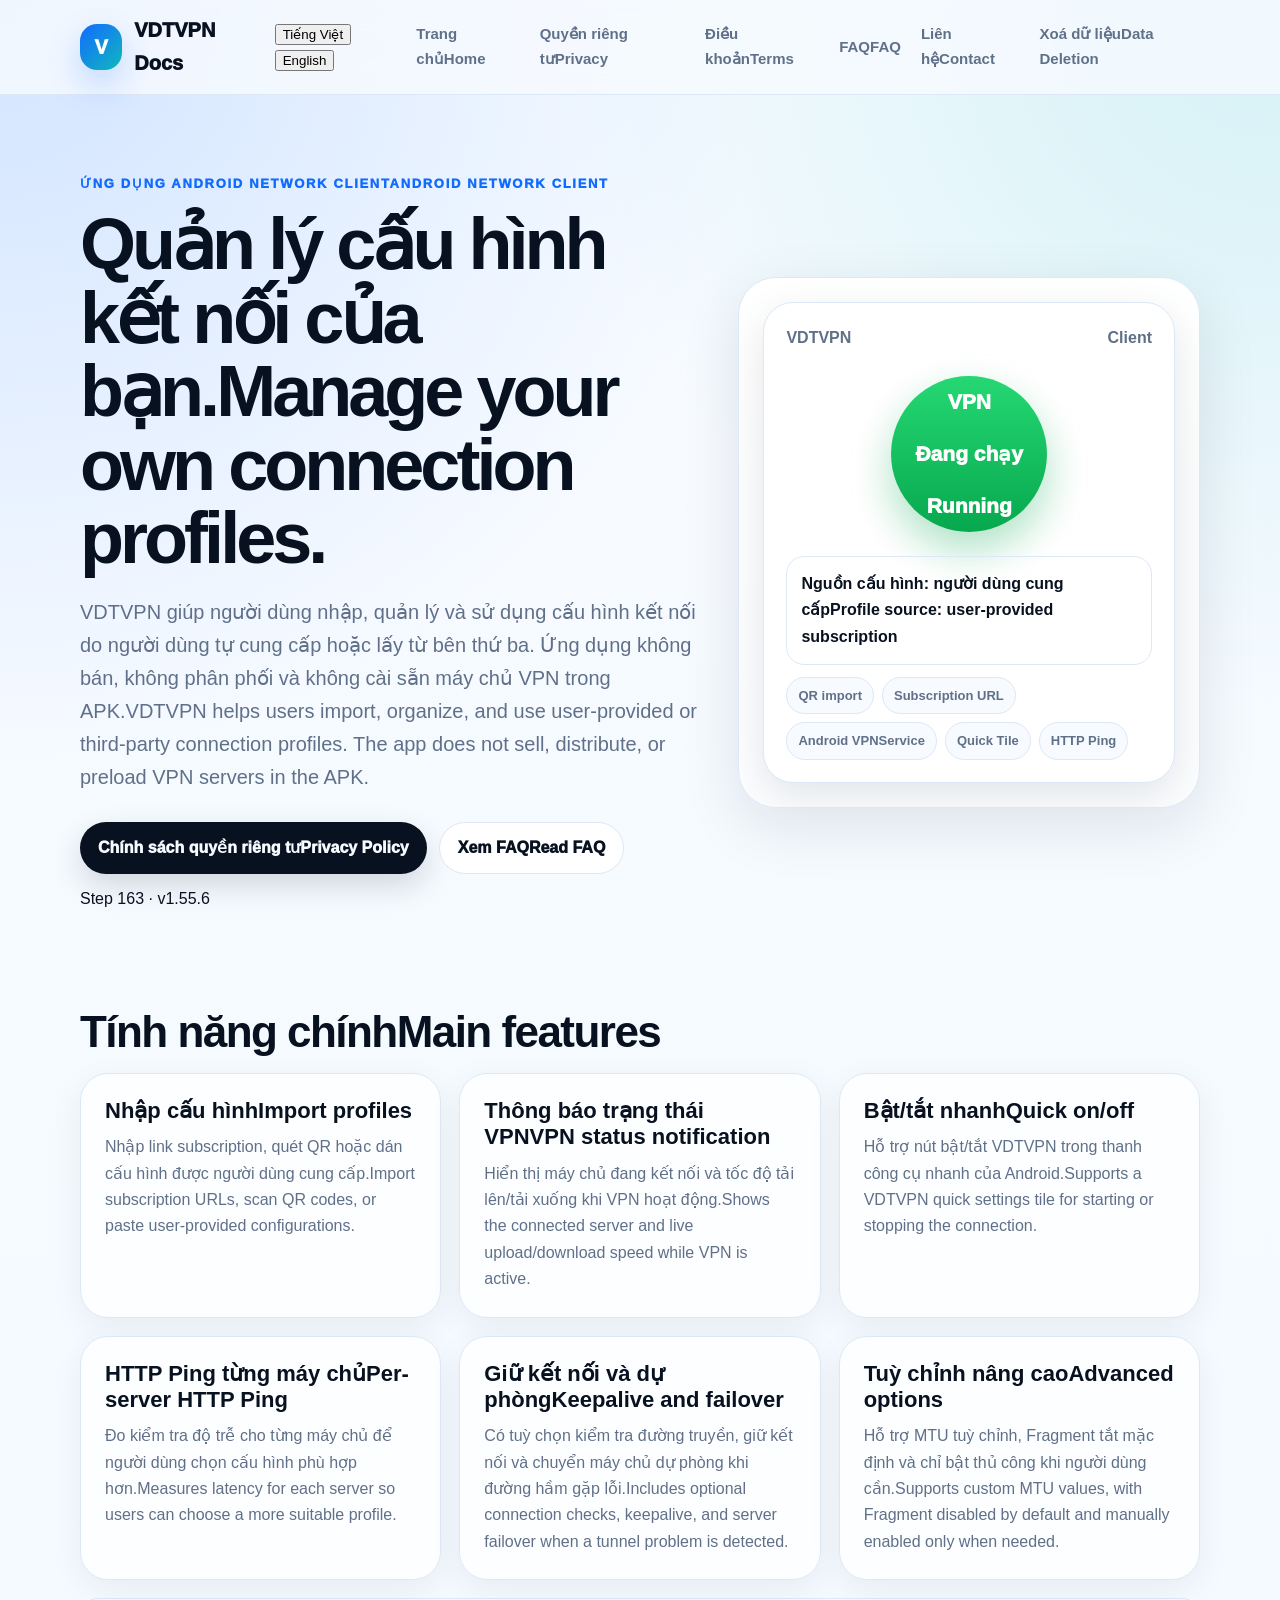
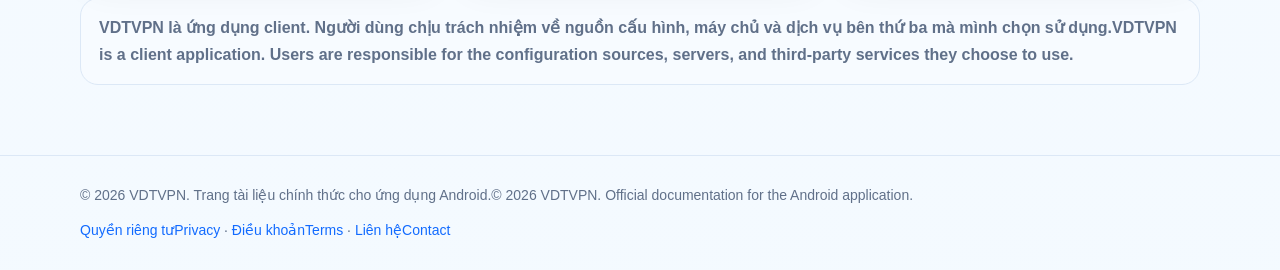
==== commit e02386a0: "Add files via upload" ====
--- a/index.html
+++ b/index.html
@@ -1 +1,6 @@
-<!doctype html><html lang="en"><head><meta charset="utf-8"><meta name="viewport" content="width=device-width,initial-scale=1"><title>VDTVPN Documentation</title><meta name="description" content="Official documentation for VDTVPN, an Android network client for user-provided connection profiles."><meta name="robots" content="index,follow"><meta property="og:title" content="VDTVPN Documentation"><meta property="og:description" content="Official documentation for VDTVPN, an Android network client for user-provided connection profiles."><meta name="theme-color" content="#126bff"><link rel="stylesheet" href="assets/style.css"></head><body><header class="nav"><div class="wrap navin"><a class="brand" href="index.html"><span class="logo">V</span><span>VDTVPN Docs</span></a><input id="menuToggle" class="menuToggle" type="checkbox"><label class="menuButton" for="menuToggle">Menu</label><nav class="links"><a href="index.html">Home</a><a href="privacy.html">Privacy</a><a href="terms.html">Terms</a><a href="faq.html">FAQ</a><a href="contact.html">Contact</a><a href="data-deletion.html">Data Deletion</a></nav></div></header><main><section class="hero"><div class="wrap heroGrid"><div><div class="kicker">Android network client</div><h1>Manage your own connection profiles.</h1><p class="lead">VDTVPN helps users import, organize, and use user-provided network connection profiles. The app does not provide built-in VPN servers, proxy services, or user accounts.</p><div class="actions"><a class="btn" href="privacy.html">Privacy Policy</a><a class="btn2" href="faq.html">Read FAQ</a></div></div><div class="device"><div class="screen"><div class="topline"><span>VDTVPN</span><span>Client</span></div><div class="power">User<br>Started</div><div class="profile">Profile source: user-provided subscription</div><div class="chips"><span class="chip">QR import</span><span class="chip">Subscription URL</span><span class="chip">Android VPNService</span></div></div></div></div></section><section class="section"><div class="wrap"><h2>What VDTVPN does</h2><div class="grid3"><div class="card"><h3>Import profiles</h3><p>Import subscription URLs or scan supported QR codes.</p></div><div class="card"><h3>Manage configurations</h3><p>Organize and select profiles supplied by the user or a third-party provider.</p></div><div class="card"><h3>User controlled</h3><p>Connections are started and stopped by the user through Android VPNService.</p></div></div></div></section><section class="section"><div class="wrap"><div class="card"><h2>Important disclaimer</h2><p>VDTVPN does not sell, distribute, or operate VPN servers inside the application. Users are responsible for obtaining and using connection profiles according to applicable laws and provider terms.</p></div></div></section></main><footer class="footer"><div class="wrap footin"><div>© 2026 VDTVPN. Official documentation for the Android application.</div><div><a href="privacy.html">Privacy</a> · <a href="terms.html">Terms</a> · <a href="contact.html">Contact</a></div></div></footer></body></html>+<!doctype html><html lang="vi" data-lang="vi"><head><meta charset="utf-8"><meta name="viewport" content="width=device-width,initial-scale=1"><title>Tài liệu VDTVPN / VDTVPN Documentation - VDTVPN</title><meta name="description" content="Official documentation for VDTVPN, an Android network client for user-provided connection profiles."><meta name="robots" content="index,follow"><meta property="og:title" content="VDTVPN"><meta property="og:description" content="Official documentation for VDTVPN, an Android network client for user-provided connection profiles."><meta name="theme-color" content="#126bff"><link rel="stylesheet" href="assets/style.css"></head><body><header class="nav"><div class="wrap navin"><a class="brand" href="index.html"><span class="logo">V</span><span>VDTVPN Docs</span></a><div class="langSwitcher" aria-label="Language"><button class="langBtn" type="button" data-set-lang="vi">Tiếng Việt</button><button class="langBtn" type="button" data-set-lang="en">English</button></div><input id="menuToggle" class="menuToggle" type="checkbox"><label class="menuButton" for="menuToggle"><span class="lang-vi">Menu</span><span class="lang-en">Menu</span></label><nav class="links"><a href="index.html"><span class="lang-vi">Trang chủ</span><span class="lang-en">Home</span></a><a href="privacy.html"><span class="lang-vi">Quyền riêng tư</span><span class="lang-en">Privacy</span></a><a href="terms.html"><span class="lang-vi">Điều khoản</span><span class="lang-en">Terms</span></a><a href="faq.html"><span class="lang-vi">FAQ</span><span class="lang-en">FAQ</span></a><a href="contact.html"><span class="lang-vi">Liên hệ</span><span class="lang-en">Contact</span></a><a href="data-deletion.html"><span class="lang-vi">Xoá dữ liệu</span><span class="lang-en">Data Deletion</span></a></nav></div></header>
+<main>
+<section class="hero"><div class="wrap heroGrid"><div><div class="kicker"><span class="lang-vi">Ứng dụng Android Network Client</span><span class="lang-en">Android network client</span></div><h1><span class="lang-vi">Quản lý cấu hình kết nối của bạn.</span><span class="lang-en">Manage your own connection profiles.</span></h1><p class="lead"><span class="lang-vi">VDTVPN giúp người dùng nhập, quản lý và sử dụng cấu hình kết nối do người dùng tự cung cấp hoặc lấy từ bên thứ ba. Ứng dụng không bán, không phân phối và không cài sẵn máy chủ VPN trong APK.</span><span class="lang-en">VDTVPN helps users import, organize, and use user-provided or third-party connection profiles. The app does not sell, distribute, or preload VPN servers in the APK.</span></p><div class="actions"><a class="btn" href="privacy.html"><span class="lang-vi">Chính sách quyền riêng tư</span><span class="lang-en">Privacy Policy</span></a><a class="btn2" href="faq.html"><span class="lang-vi">Xem FAQ</span><span class="lang-en">Read FAQ</span></a><span class="versionBadge">Step 163 · v1.55.6</span></div></div><div class="device"><div class="screen"><div class="topline"><span>VDTVPN</span><span>Client</span></div><div class="power">VPN<br><span class="lang-vi">Đang chạy</span><span class="lang-en">Running</span></div><div class="profile"><span class="lang-vi">Nguồn cấu hình: người dùng cung cấp</span><span class="lang-en">Profile source: user-provided subscription</span></div><div class="chips"><span class="chip">QR import</span><span class="chip">Subscription URL</span><span class="chip">Android VPNService</span><span class="chip">Quick Tile</span><span class="chip">HTTP Ping</span></div></div></div></div></section>
+<section class="section"><div class="wrap"><h2><span class="lang-vi">Tính năng chính</span><span class="lang-en">Main features</span></h2><div class="grid3"><div class="card"><h3><span class="lang-vi">Nhập cấu hình</span><span class="lang-en">Import profiles</span></h3><p><span class="lang-vi">Nhập link subscription, quét QR hoặc dán cấu hình được người dùng cung cấp.</span><span class="lang-en">Import subscription URLs, scan QR codes, or paste user-provided configurations.</span></p></div><div class="card"><h3><span class="lang-vi">Thông báo trạng thái VPN</span><span class="lang-en">VPN status notification</span></h3><p><span class="lang-vi">Hiển thị máy chủ đang kết nối và tốc độ tải lên/tải xuống khi VPN hoạt động.</span><span class="lang-en">Shows the connected server and live upload/download speed while VPN is active.</span></p></div><div class="card"><h3><span class="lang-vi">Bật/tắt nhanh</span><span class="lang-en">Quick on/off</span></h3><p><span class="lang-vi">Hỗ trợ nút bật/tắt VDTVPN trong thanh công cụ nhanh của Android.</span><span class="lang-en">Supports a VDTVPN quick settings tile for starting or stopping the connection.</span></p></div><div class="card"><h3><span class="lang-vi">HTTP Ping từng máy chủ</span><span class="lang-en">Per-server HTTP Ping</span></h3><p><span class="lang-vi">Đo kiểm tra độ trễ cho từng máy chủ để người dùng chọn cấu hình phù hợp hơn.</span><span class="lang-en">Measures latency for each server so users can choose a more suitable profile.</span></p></div><div class="card"><h3><span class="lang-vi">Giữ kết nối và dự phòng</span><span class="lang-en">Keepalive and failover</span></h3><p><span class="lang-vi">Có tuỳ chọn kiểm tra đường truyền, giữ kết nối và chuyển máy chủ dự phòng khi đường hầm gặp lỗi.</span><span class="lang-en">Includes optional connection checks, keepalive, and server failover when a tunnel problem is detected.</span></p></div><div class="card"><h3><span class="lang-vi">Tuỳ chỉnh nâng cao</span><span class="lang-en">Advanced options</span></h3><p><span class="lang-vi">Hỗ trợ MTU tuỳ chỉnh, Fragment tắt mặc định và chỉ bật thủ công khi người dùng cần.</span><span class="lang-en">Supports custom MTU values, with Fragment disabled by default and manually enabled only when needed.</span></p></div></div><p class="notice" style="margin-top:18px"><span class="lang-vi">VDTVPN là ứng dụng client. Người dùng chịu trách nhiệm về nguồn cấu hình, máy chủ và dịch vụ bên thứ ba mà mình chọn sử dụng.</span><span class="lang-en">VDTVPN is a client application. Users are responsible for the configuration sources, servers, and third-party services they choose to use.</span></p></div></section>
+</main>
+<footer class="footer"><div class="wrap footin"><div><span class="lang-vi">© 2026 VDTVPN. Trang tài liệu chính thức cho ứng dụng Android.</span><span class="lang-en">© 2026 VDTVPN. Official documentation for the Android application.</span></div><div><a href="privacy.html"><span class="lang-vi">Quyền riêng tư</span><span class="lang-en">Privacy</span></a> · <a href="terms.html"><span class="lang-vi">Điều khoản</span><span class="lang-en">Terms</span></a> · <a href="contact.html"><span class="lang-vi">Liên hệ</span><span class="lang-en">Contact</span></a></div></div></footer><script src="assets/lang.js"></script></body></html>
--- a/assets/style.css
+++ b/assets/style.css
@@ -1,49 +1,54 @@
 
 :root{
-  --bg:#f6f9ff;--card:#ffffff;--text:#0b1220;--muted:#5b6b84;--line:#dce7f5;
-  --primary:#1268ff;--cyan:#13b8ba;--green:#10b85c;--shadow:0 20px 70px rgba(11,18,32,.10);
-  --radius:26px;--max:1120px;
+  --bg:#f7fbff;--card:#fff;--text:#08111f;--muted:#607089;--line:#dce8f6;
+  --brand:#126bff;--cyan:#10b8bd;--green:#12b85f;
+  --shadow:0 18px 60px rgba(8,17,31,.10);--radius:28px;--max:1120px;
 }
-@media (prefers-color-scheme: dark){
-  :root{--bg:#070b12;--card:#101827;--text:#f8fafc;--muted:#a5b1c5;--line:#253449;--shadow:0 20px 70px rgba(0,0,0,.35)}
+@media(prefers-color-scheme:dark){
+  :root{--bg:#070b12;--card:#101827;--text:#f8fafc;--muted:#a6b2c6;--line:#26364d;--shadow:0 18px 60px rgba(0,0,0,.36)}
 }
 *{box-sizing:border-box}
 html{scroll-behavior:smooth}
 body{
   margin:0;font-family:-apple-system,BlinkMacSystemFont,"Segoe UI",Roboto,Inter,Arial,sans-serif;
-  background:radial-gradient(circle at 12% -5%, rgba(18,104,255,.18), transparent 30%),
-             radial-gradient(circle at 88% 0%, rgba(19,184,186,.16), transparent 30%),var(--bg);
-  color:var(--text);line-height:1.65;
+  color:var(--text);line-height:1.65;background:
+    radial-gradient(circle at 0% 0%,rgba(18,107,255,.16),transparent 34%),
+    radial-gradient(circle at 100% 0%,rgba(16,184,189,.15),transparent 32%),
+    linear-gradient(180deg,#eff8ff00,#eff8ff66),var(--bg);
 }
-a{color:var(--primary);text-decoration:none} a:hover{text-decoration:underline}
-.wrap{width:min(var(--max),calc(100% - 34px));margin:auto}
-.skip{position:absolute;left:-999px}.skip:focus{left:12px;top:12px;z-index:99;background:var(--card);padding:10px;border-radius:10px}
-.nav{position:sticky;top:0;z-index:50;background:rgba(246,249,255,.78);backdrop-filter:blur(18px);border-bottom:1px solid var(--line)}
-@media (prefers-color-scheme: dark){.nav{background:rgba(7,11,18,.78)}}
-.navin{display:flex;align-items:center;justify-content:space-between;padding:14px 0;gap:14px}
-.brand{display:flex;align-items:center;gap:12px;color:var(--text);font-weight:950;font-size:18px}
-.logo{width:46px;height:46px;border-radius:16px;background:linear-gradient(135deg,var(--primary),var(--cyan));display:grid;place-items:center;color:white;font-weight:950;box-shadow:0 14px 34px rgba(18,104,255,.25)}
-.menu{display:flex;gap:18px;align-items:center}.menu a{color:var(--muted);font-weight:800;font-size:15px}
-.button{display:inline-flex;align-items:center;justify-content:center;padding:12px 18px;border-radius:999px;background:var(--text);color:var(--bg)!important;font-weight:950;box-shadow:0 12px 30px rgba(11,18,32,.14)}
-.button2{display:inline-flex;align-items:center;justify-content:center;padding:12px 18px;border-radius:999px;background:var(--card);border:1px solid var(--line);color:var(--text);font-weight:950}
-.mobileMenu{display:none}
-.hero{padding:78px 0 44px}.heroGrid{display:grid;grid-template-columns:1.15fr .85fr;gap:34px;align-items:center}
-.kicker{color:var(--primary);font-size:13px;text-transform:uppercase;letter-spacing:.12em;font-weight:950}
+a{color:var(--brand);text-decoration:none}a:hover{text-decoration:underline}
+.wrap{width:min(var(--max),calc(100% - 32px));margin:auto}
+.nav{position:sticky;top:0;z-index:50;background:rgba(247,251,255,.82);backdrop-filter:blur(18px);border-bottom:1px solid var(--line)}
+@media(prefers-color-scheme:dark){.nav{background:rgba(7,11,18,.82)}}
+.navin{display:flex;align-items:center;justify-content:space-between;gap:16px;padding:14px 0}
+.brand{display:flex;align-items:center;gap:12px;color:var(--text);font-weight:950;font-size:20px}
+.logo{width:46px;height:46px;border-radius:17px;background:linear-gradient(135deg,var(--brand),var(--cyan));display:grid;place-items:center;color:#fff;font-weight:950;box-shadow:0 14px 34px rgba(18,107,255,.24)}
+.links{display:flex;align-items:center;gap:20px}.links a{color:var(--muted);font-weight:850;font-size:15px}
+.menuToggle{display:none}
+.menuButton{display:none;border:1px solid var(--line);background:var(--card);border-radius:14px;padding:10px 12px;font-weight:900;color:var(--text)}
+.btn{display:inline-flex;align-items:center;justify-content:center;padding:12px 18px;border-radius:999px;background:var(--text);color:var(--bg)!important;font-weight:950;box-shadow:0 12px 30px rgba(8,17,31,.15)}
+.btn2{display:inline-flex;align-items:center;justify-content:center;padding:12px 18px;border-radius:999px;background:var(--card);border:1px solid var(--line);color:var(--text);font-weight:950}
+.hero{padding:78px 0 42px}.heroGrid{display:grid;grid-template-columns:1.15fr .85fr;gap:34px;align-items:center}
+.kicker{color:var(--brand);font-size:13px;text-transform:uppercase;letter-spacing:.13em;font-weight:950}
 h1{font-size:clamp(38px,7vw,72px);line-height:1.02;letter-spacing:-.055em;margin:14px 0 18px}
 h2{font-size:clamp(28px,4vw,44px);line-height:1.1;letter-spacing:-.035em;margin:0 0 16px}
-h3{font-size:22px;line-height:1.2;margin:0 0 10px}.lead{font-size:20px;color:var(--muted);max-width:720px}
+h3{font-size:22px;line-height:1.2;margin:0 0 10px}.lead{font-size:20px;color:var(--muted);max-width:710px}
 .actions{display:flex;gap:12px;flex-wrap:wrap;margin-top:28px}
-.demo{background:linear-gradient(180deg,var(--card),rgba(255,255,255,.65));border:1px solid var(--line);border-radius:36px;padding:24px;box-shadow:var(--shadow)}
-@media (prefers-color-scheme: dark){.demo{background:linear-gradient(180deg,var(--card),rgba(16,24,39,.65))}}
-.screen{background:var(--card);border:1px solid var(--line);border-radius:28px;padding:22px;box-shadow:0 14px 44px rgba(11,18,32,.11)}
-.topline{display:flex;justify-content:space-between;color:var(--muted);font-weight:900}.power{width:164px;height:164px;border-radius:50%;display:grid;place-items:center;text-align:center;margin:24px auto;background:linear-gradient(180deg,#20d86d,#06a44b);color:white;font-size:21px;font-weight:950;box-shadow:0 18px 40px rgba(6,164,75,.32)}
+.device{background:linear-gradient(180deg,var(--card),rgba(255,255,255,.64));border:1px solid var(--line);border-radius:38px;padding:24px;box-shadow:var(--shadow);overflow:hidden}
+@media(prefers-color-scheme:dark){.device{background:linear-gradient(180deg,var(--card),rgba(16,24,39,.68))}}
+.screen{background:var(--card);border:1px solid var(--line);border-radius:30px;padding:22px;box-shadow:0 14px 42px rgba(8,17,31,.10)}
+.topline{display:flex;justify-content:space-between;color:var(--muted);font-weight:900}
+.power{width:156px;height:156px;border-radius:50%;display:grid;place-items:center;text-align:center;margin:24px auto;background:linear-gradient(180deg,#25d873,#07a84e);color:white;font-size:21px;font-weight:950;box-shadow:0 18px 42px rgba(7,168,78,.33)}
 .profile{border:1px solid var(--line);border-radius:18px;padding:14px;font-weight:900;margin:12px 0}.chips{display:flex;gap:8px;flex-wrap:wrap}.chip{background:var(--bg);border:1px solid var(--line);color:var(--muted);font-weight:850;border-radius:999px;padding:7px 11px;font-size:13px}
-.section{padding:54px 0}.grid3{display:grid;grid-template-columns:repeat(3,1fr);gap:18px}.card{background:rgba(255,255,255,.82);border:1px solid var(--line);border-radius:var(--radius);padding:24px;box-shadow:0 10px 34px rgba(11,18,32,.06)}@media (prefers-color-scheme: dark){.card{background:rgba(16,24,39,.82)}}.card p{color:var(--muted);margin:0}
-.docgrid{display:grid;grid-template-columns:250px 1fr;gap:28px;padding:42px 0}.side{position:sticky;top:88px;align-self:start;background:rgba(255,255,255,.82);border:1px solid var(--line);border-radius:22px;padding:14px;box-shadow:0 10px 34px rgba(11,18,32,.06)}@media (prefers-color-scheme: dark){.side{background:rgba(16,24,39,.82)}}.side a{display:block;color:var(--muted);font-weight:850;padding:10px 12px;border-radius:14px}.side a:hover{background:var(--bg);color:var(--primary);text-decoration:none}
-.doc{background:rgba(255,255,255,.88);border:1px solid var(--line);border-radius:30px;padding:36px;box-shadow:var(--shadow)}@media (prefers-color-scheme: dark){.doc{background:rgba(16,24,39,.88)}}.doc h1{font-size:46px;margin-top:0}.doc h2{font-size:28px;margin-top:34px}.doc p,.doc li{color:var(--muted)}.doc strong{color:var(--text)}.doc ul{padding-left:22px}
+.section{padding:54px 0}.grid3{display:grid;grid-template-columns:repeat(3,1fr);gap:18px}.card{background:rgba(255,255,255,.86);border:1px solid var(--line);border-radius:var(--radius);padding:24px;box-shadow:0 10px 34px rgba(8,17,31,.06)}@media(prefers-color-scheme:dark){.card{background:rgba(16,24,39,.86)}}.card p{color:var(--muted);margin:0}
+.docgrid{display:grid;grid-template-columns:248px 1fr;gap:28px;padding:42px 0}.side{position:sticky;top:88px;align-self:start;background:rgba(255,255,255,.86);border:1px solid var(--line);border-radius:22px;padding:14px;box-shadow:0 10px 34px rgba(8,17,31,.06)}@media(prefers-color-scheme:dark){.side{background:rgba(16,24,39,.86)}}.side a{display:block;color:var(--muted);font-weight:850;padding:10px 12px;border-radius:14px}.side a:hover{background:var(--bg);color:var(--brand);text-decoration:none}
+.doc{background:rgba(255,255,255,.90);border:1px solid var(--line);border-radius:30px;padding:36px;box-shadow:var(--shadow)}@media(prefers-color-scheme:dark){.doc{background:rgba(16,24,39,.90)}}.doc h1{font-size:46px;margin-top:0}.doc h2{font-size:28px;margin-top:34px}.doc p,.doc li{color:var(--muted)}.doc strong{color:var(--text)}.doc ul{padding-left:22px}
 .notice{padding:16px 18px;border-radius:18px;background:var(--bg);border:1px solid var(--line);font-weight:750;color:var(--muted)}
 .footer{border-top:1px solid var(--line);padding:28px 0;color:var(--muted);font-size:14px}.footin{display:flex;justify-content:space-between;gap:12px;flex-wrap:wrap}
 @media(max-width:860px){
-  .menu{display:none}.mobileMenu{display:block;margin-top:10px;border-top:1px solid var(--line);padding:10px 0}.mobileMenu a{display:inline-block;margin:4px 10px 4px 0;color:var(--muted);font-weight:850}
-  .navin{display:block}.brand{margin-bottom:0}.hero{padding:48px 0 24px}.heroGrid,.grid3,.docgrid{grid-template-columns:1fr}.doc{padding:24px}.doc h1{font-size:38px}.side{position:static}
+  .navin{flex-wrap:wrap}.brand{font-size:19px}.menuButton{display:inline-flex}.links{display:none;width:100%;padding-top:10px;border-top:1px solid var(--line);flex-wrap:wrap;gap:8px}
+  .links a{display:inline-flex;padding:8px 10px;border-radius:12px;background:rgba(255,255,255,.45)}
+  @media(prefers-color-scheme:dark){.links a{background:rgba(16,24,39,.55)}}
+  .menuToggle:checked ~ .links{display:flex}
+  .hero{padding:48px 0 24px}.heroGrid,.grid3,.docgrid{grid-template-columns:1fr}.doc{padding:24px}.doc h1{font-size:38px}.side{position:static}.power{width:138px;height:138px}.lead{font-size:18px}
 }
